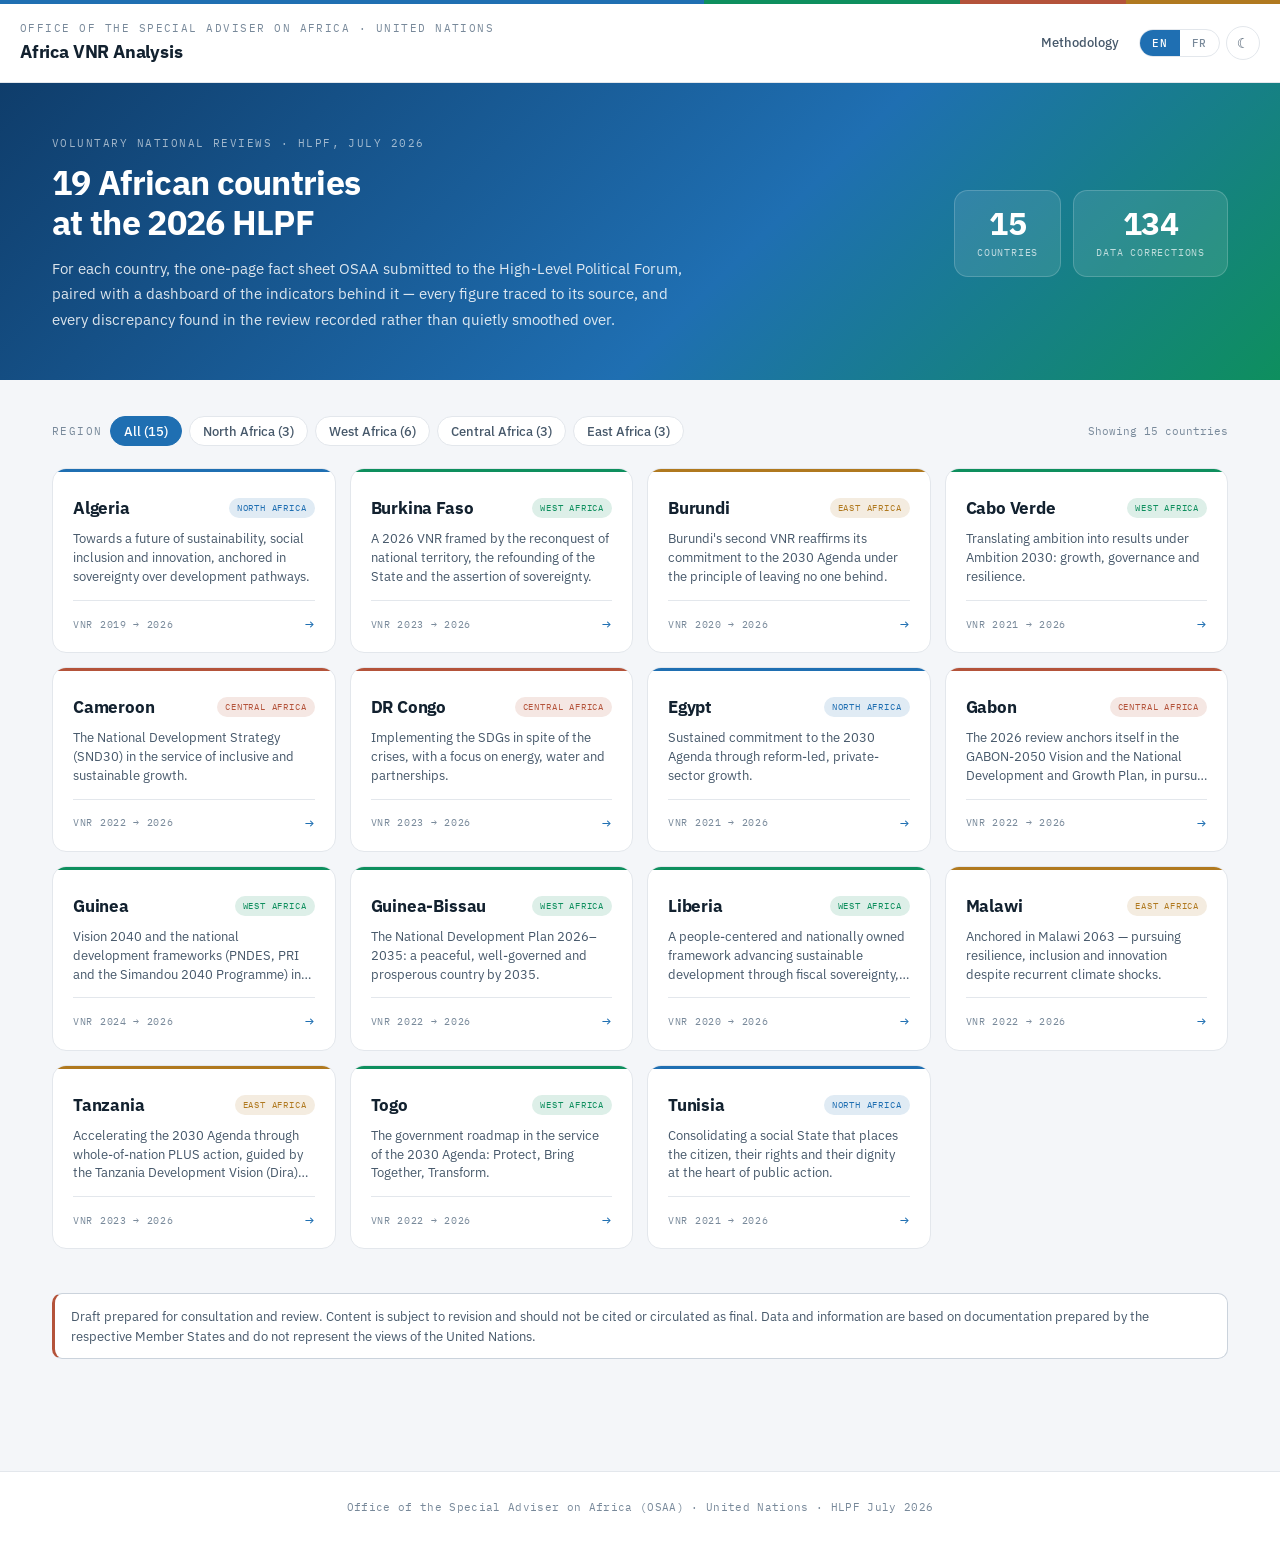
==== index.html @ 5d0c45e6 "Rebuild the Africa VNR 2026 site: bilingual, fact-checked, from a clean data layer The 19 existing d" ====
<!DOCTYPE html>
<html lang="en">
<head>
<meta charset="utf-8">
<meta name="viewport" content="width=device-width, initial-scale=1">
<title>Africa VNR Analysis 2026 · OSAA</title>
<meta name="description" content="Fact-checked bilingual analysis of the 19 African Voluntary National Reviews presented at the 2026 High-Level Political Forum.">
<link rel="preconnect" href="https://fonts.googleapis.com">
<link rel="preconnect" href="https://fonts.gstatic.com" crossorigin>
<link href="https://fonts.googleapis.com/css2?family=IBM+Plex+Mono:wght@400;500;600&family=IBM+Plex+Sans:wght@300;400;500;600;700&display=swap" rel="stylesheet">
<link rel="stylesheet" href="assets/css/site.css">
</head>
<body>

<div class="accent-bar"></div>

<header class="site">
  <div class="wrap header-inner">
    <div class="brand">
      <span class="eyebrow" data-i18n="site_sub"></span>
      <h1 data-i18n="site_title"></h1>
    </div>
    <nav class="header-nav">
      <a class="nav-btn" href="methodology.html" data-i18n="nav_method"></a>
      <div class="toggle-group" role="group" aria-label="Language">
        <button data-lang="en">EN</button>
        <button data-lang="fr">FR</button>
      </div>
      <button class="icon-btn" data-theme-toggle aria-label="Toggle theme">☾</button>
    </nav>
  </div>
</header>

<section class="hero">
  <div class="wrap hero-inner">
    <div>
      <div class="eyebrow" data-i18n="hero_label"></div>
      <h2 data-i18n="hero_title" data-i18n-html></h2>
      <p data-i18n="hero_body"></p>
    </div>
    <div class="hero-stats">
      <div class="hero-stat">
        <div class="hero-stat-num" id="stat-countries">19</div>
        <div class="hero-stat-label" data-i18n="stat_countries"></div>
      </div>
      <div class="hero-stat">
        <div class="hero-stat-num" id="stat-checks">0</div>
        <div class="hero-stat-label" data-i18n="stat_checks"></div>
      </div>
    </div>
  </div>
</section>

<main>
  <div class="wrap">
    <div class="toolbar">
      <div class="filter-row">
        <span class="eyebrow" data-i18n="filter_region"></span>
        <span id="filters" class="filter-row"></span>
      </div>
      <div class="count-label" id="count"></div>
    </div>

    <div class="country-grid" id="grid"></div>

    <div class="section">
      <div class="disclaimer" data-i18n="disclaimer"></div>
    </div>
  </div>
</main>

<footer class="site">
  <div class="wrap" data-i18n="footer"></div>
</footer>

<script src="assets/js/core.js"></script>
<script src="assets/js/manifest.js"></script>
<script src="assets/js/charts.js"></script>
<script src="assets/js/home.js"></script>
</body>
</html>
---- assets/css/site.css ----
/* ============================================================
   OSAA · Africa VNR Analysis 2026
   Palette validated with the dataviz six-checks validator:
   light on #FFFFFF and dark on #14191F both PASS lightness band,
   chroma floor, adjacent-pair CVD separation and contrast.
   ============================================================ */

:root {
  color-scheme: light;

  /* Surfaces & ink */
  --bg:            #F4F6F9;
  --surface:       #FFFFFF;
  --surface-2:     #F9FAFC;
  --line:          #E3E7EC;
  --line-strong:   #CBD3DC;
  --ink:           #12212F;
  --ink-2:         #46586A;
  --ink-muted:     #78899A;

  /* Categorical series — fixed order, never cycled */
  --s1: #1F6FB2;   /* blue   */
  --s2: #0E8F5E;   /* green  */
  --s3: #B0791F;   /* amber  */
  --s4: #B4533A;   /* clay   */
  --s5: #6B3FA8;   /* violet */

  /* Sequential (single hue, light → dark) */
  --seq-1: #D6E6F4;
  --seq-2: #A9C9E6;
  --seq-3: #7BACD7;
  --seq-4: #4C8FC8;
  --seq-5: #1F6FB2;
  --seq-6: #17568A;

  /* Status — reserved, never used as a series colour */
  --good:     #0C7A3E;
  --warning:  #B0791F;
  --critical: #B4533A;

  --grid:     #EDF0F3;
  --axis:     #CBD3DC;

  --radius: 14px;
  --shadow: 0 1px 2px rgba(18,33,47,.04), 0 8px 24px rgba(18,33,47,.05);
  --sans: 'IBM Plex Sans', system-ui, -apple-system, 'Segoe UI', sans-serif;
  --mono: 'IBM Plex Mono', ui-monospace, monospace;
}

@media (prefers-color-scheme: dark) {
  :root:where(:not([data-theme="light"])) {
    color-scheme: dark;
    --bg:          #0D1116;
    --surface:     #14191F;
    --surface-2:   #1A2028;
    --line:        #262E38;
    --line-strong: #37414D;
    --ink:         #F2F5F8;
    --ink-2:       #AEBCC9;
    --ink-muted:   #7E8D9C;

    --s1: #4F9AD9;  --s2: #199E70;  --s3: #B98520;  --s4: #D0674B;  --s5: #9585DE;

    --seq-1: #1B2C3D; --seq-2: #234866; --seq-3: #2C6490;
    --seq-4: #3A80B8; --seq-5: #4F9AD9; --seq-6: #7AB6E5;

    --good: #2FA862;  --warning: #B98520;  --critical: #D0674B;
    --grid: #212933;  --axis: #37414D;
    --shadow: 0 1px 2px rgba(0,0,0,.3), 0 8px 24px rgba(0,0,0,.25);
  }
}

:root[data-theme="dark"] {
  color-scheme: dark;
  --bg:          #0D1116;
  --surface:     #14191F;
  --surface-2:   #1A2028;
  --line:        #262E38;
  --line-strong: #37414D;
  --ink:         #F2F5F8;
  --ink-2:       #AEBCC9;
  --ink-muted:   #7E8D9C;

  --s1: #4F9AD9;  --s2: #199E70;  --s3: #B98520;  --s4: #D0674B;  --s5: #9585DE;

  --seq-1: #1B2C3D; --seq-2: #234866; --seq-3: #2C6490;
  --seq-4: #3A80B8; --seq-5: #4F9AD9; --seq-6: #7AB6E5;

  --good: #2FA862;  --warning: #B98520;  --critical: #D0674B;
  --grid: #212933;  --axis: #37414D;
  --shadow: 0 1px 2px rgba(0,0,0,.3), 0 8px 24px rgba(0,0,0,.25);
}

*, *::before, *::after { box-sizing: border-box; margin: 0; padding: 0; }

body {
  font-family: var(--sans);
  background: var(--bg);
  color: var(--ink);
  min-height: 100vh;
  -webkit-font-smoothing: antialiased;
  line-height: 1.55;
}

a { color: inherit; text-decoration: none; }
button { font-family: inherit; cursor: pointer; }
:focus-visible { outline: 2px solid var(--s1); outline-offset: 2px; border-radius: 4px; }

.wrap { max-width: 1240px; margin: 0 auto; padding: 0 32px; }
.mono { font-family: var(--mono); }

.eyebrow {
  font-family: var(--mono);
  font-size: 10.5px;
  letter-spacing: .14em;
  text-transform: uppercase;
  color: var(--ink-muted);
}

/* ── Accent bar ── */
.accent-bar {
  height: 4px;
  background: linear-gradient(90deg,
    var(--s1) 0 55%, var(--s2) 55% 75%, var(--s4) 75% 88%, var(--s3) 88% 100%);
}

/* ── Header ── */
header.site {
  background: var(--surface);
  border-bottom: 1px solid var(--line);
  position: sticky; top: 0; z-index: 50;
}
.header-inner {
  display: flex; align-items: center; justify-content: space-between;
  gap: 24px; padding: 16px 0;
}
.brand { display: flex; flex-direction: column; gap: 2px; min-width: 0; }
.brand h1 { font-size: 18px; font-weight: 700; letter-spacing: -.01em; }
.header-nav { display: flex; align-items: center; gap: 6px; flex-shrink: 0; }

.nav-btn {
  font-size: 13px; font-weight: 500; color: var(--ink-2);
  padding: 7px 13px; border-radius: 8px;
  border: 1px solid transparent; background: transparent;
  transition: background .15s, color .15s;
}
.nav-btn:hover { background: var(--bg); color: var(--ink); }
.nav-btn.primary { background: var(--s1); color: #fff; border-color: var(--s1); }
.nav-btn.primary:hover { filter: brightness(1.08); color: #fff; }

/* Language + theme toggles */
.toggle-group {
  display: inline-flex; border: 1px solid var(--line);
  border-radius: 999px; overflow: hidden; background: var(--surface);
}
.toggle-group button {
  font-family: var(--mono); font-size: 11px; font-weight: 500;
  letter-spacing: .06em; padding: 6px 12px;
  border: 0; background: transparent; color: var(--ink-muted);
  transition: background .15s, color .15s;
}
.toggle-group button:hover { color: var(--ink); }
.toggle-group button[aria-pressed="true"] { background: var(--s1); color: #fff; }

.icon-btn {
  width: 34px; height: 34px; display: grid; place-items: center;
  border: 1px solid var(--line); border-radius: 999px;
  background: var(--surface); color: var(--ink-2); font-size: 14px;
}
.icon-btn:hover { color: var(--ink); border-color: var(--line-strong); }

/* ── Hero ── */
.hero {
  background: linear-gradient(135deg, #0F3D6B 0%, #1F6FB2 58%, #0E8F5E 100%);
  color: #fff; padding: 52px 0 48px;
}
.hero-inner { display: grid; grid-template-columns: 1fr auto; gap: 48px; align-items: center; }
.hero h2 { font-size: 34px; font-weight: 700; line-height: 1.15; letter-spacing: -.02em; margin: 12px 0 14px; }
.hero p { font-size: 15px; line-height: 1.7; color: rgba(255,255,255,.85); max-width: 640px; }
.hero .eyebrow { color: rgba(255,255,255,.6); }
.hero-stats { display: flex; gap: 12px; }
.hero-stat {
  text-align: center; background: rgba(255,255,255,.1);
  border: 1px solid rgba(255,255,255,.18);
  border-radius: var(--radius); padding: 16px 22px; min-width: 104px;
}
.hero-stat-num { font-size: 32px; font-weight: 700; line-height: 1; letter-spacing: -.02em; }
.hero-stat-label {
  font-family: var(--mono); font-size: 10px; letter-spacing: .08em;
  text-transform: uppercase; color: rgba(255,255,255,.7); margin-top: 6px;
}

main { padding: 36px 0 72px; }

/* ── Toolbar / filters ── */
.toolbar {
  display: flex; align-items: center; justify-content: space-between;
  gap: 16px; margin-bottom: 22px; flex-wrap: wrap;
}
.filter-row { display: flex; align-items: center; gap: 7px; flex-wrap: wrap; }
.filter-btn {
  font-size: 12.5px; font-weight: 500; padding: 6px 13px;
  border-radius: 999px; border: 1px solid var(--line);
  background: var(--surface); color: var(--ink-2);
  transition: background .15s, color .15s, border-color .15s;
}
.filter-btn:hover { border-color: var(--s1); color: var(--ink); }
.filter-btn[aria-pressed="true"] { background: var(--s1); color: #fff; border-color: var(--s1); }
.count-label { font-family: var(--mono); font-size: 11px; color: var(--ink-muted); }

/* ── Country grid ── */
.country-grid {
  display: grid; grid-template-columns: repeat(auto-fill, minmax(258px, 1fr)); gap: 14px;
}
.country-card {
  background: var(--surface); border: 1px solid var(--line);
  border-radius: var(--radius); padding: 20px 20px 16px;
  display: flex; flex-direction: column; position: relative; overflow: hidden;
  transition: border-color .15s, box-shadow .15s, transform .12s;
}
.country-card:hover {
  border-color: var(--s1); box-shadow: var(--shadow); transform: translateY(-2px);
}
.card-stripe { position: absolute; inset: 0 0 auto 0; height: 3px; }
.card-top {
  display: flex; align-items: flex-start; justify-content: space-between;
  gap: 10px; margin: 6px 0 8px;
}
.card-name { font-size: 17px; font-weight: 700; letter-spacing: -.01em; }
.card-badge {
  font-family: var(--mono); font-size: 9px; letter-spacing: .09em;
  text-transform: uppercase; padding: 3px 8px; border-radius: 999px;
  white-space: nowrap; flex-shrink: 0; margin-top: 3px;
}
.card-tagline {
  font-size: 12.5px; line-height: 1.5; color: var(--ink-2);
  margin-bottom: 14px; display: -webkit-box; -webkit-line-clamp: 3;
  -webkit-box-orient: vertical; overflow: hidden;
}
.card-foot {
  display: flex; align-items: center; justify-content: space-between;
  margin-top: auto; padding-top: 12px; border-top: 1px solid var(--line);
  font-family: var(--mono); font-size: 10px; letter-spacing: .07em;
  color: var(--ink-muted); text-transform: uppercase;
}
.card-arrow { color: var(--s1); font-size: 15px; transition: transform .15s; }
.country-card:hover .card-arrow { transform: translateX(3px); }

/* Region accents */
.r-north   { --r: var(--s1); }
.r-west    { --r: var(--s2); }
.r-central { --r: var(--s4); }
.r-east    { --r: var(--s3); }
.r-south   { --r: var(--s5); }
.card-stripe { background: var(--r); }
/* Solid fallback first: color-mix() is unsupported before Chrome 111, and the
   presentation machine is not ours to choose. */
.card-badge  { background: var(--surface-2); color: var(--r); }
@supports (background: color-mix(in srgb, red 10%, white)) {
  .card-badge { background: color-mix(in srgb, var(--r) 14%, var(--surface)); }
}

/* ── Section scaffolding ── */
.section { margin-top: 44px; }
.section-head { margin-bottom: 18px; }
.section-head h3 {
  font-size: 21px; font-weight: 700; letter-spacing: -.01em; margin-top: 4px;
}
.section-head p { font-size: 14px; color: var(--ink-2); margin-top: 6px; max-width: 76ch; }

.card {
  background: var(--surface); border: 1px solid var(--line);
  border-radius: var(--radius); padding: 22px 24px;
}

/* ── Stat tiles ── */
.stat-grid { display: grid; grid-template-columns: repeat(auto-fit, minmax(210px, 1fr)); gap: 12px; }
/* Countries carry 3–6 headline indicators; a 3-up grid divides all of those
   evenly instead of leaving an orphan tile on the second row. */
@media (min-width: 940px) { .stat-grid { grid-template-columns: repeat(3, 1fr); } }
.stat {
  background: var(--surface); border: 1px solid var(--line);
  border-radius: var(--radius); padding: 18px 20px;
  display: flex; flex-direction: column; gap: 6px;
  border-top: 3px solid var(--sdg, var(--s1));
}
.stat-label {
  font-family: var(--mono); font-size: 10px; letter-spacing: .07em;
  text-transform: uppercase; color: var(--ink-muted);
}
.stat-value { font-size: 30px; font-weight: 700; letter-spacing: -.02em; line-height: 1.05; }
.stat-note { font-size: 12px; line-height: 1.5; color: var(--ink-2); }
.stat-src { font-family: var(--mono); font-size: 9.5px; color: var(--ink-muted); margin-top: auto; padding-top: 4px; }

/* ── Charts ── */
.chart-card { background: var(--surface); border: 1px solid var(--line); border-radius: var(--radius); padding: 22px 24px 18px; }
.chart-head { display: flex; align-items: baseline; justify-content: space-between; gap: 16px; flex-wrap: wrap; }
.chart-title { font-size: 16px; font-weight: 600; letter-spacing: -.005em; }
.chart-sdg {
  font-family: var(--mono); font-size: 9.5px; letter-spacing: .08em; text-transform: uppercase;
  padding: 3px 8px; border-radius: 999px; white-space: nowrap;
  background: var(--surface-2);
  color: var(--sdg, var(--s1));
}
@supports (background: color-mix(in srgb, red 10%, white)) {
  .chart-sdg { background: color-mix(in srgb, var(--sdg, var(--s1)) 14%, var(--surface)); }
}
.chart-legend { display: flex; gap: 16px; flex-wrap: wrap; margin: 12px 0 4px; }
.legend-item { display: flex; align-items: center; gap: 7px; font-size: 12px; color: var(--ink-2); }
.legend-swatch { width: 11px; height: 11px; border-radius: 3px; flex-shrink: 0; }
.chart-svg { width: 100%; height: auto; display: block; margin-top: 6px; overflow: visible; }
.chart-insight {
  font-size: 13.5px; line-height: 1.65; color: var(--ink-2);
  margin-top: 14px; padding-top: 14px; border-top: 1px solid var(--line);
}
.chart-src { font-family: var(--mono); font-size: 9.5px; color: var(--ink-muted); margin-top: 10px; }

.axis-label { font-family: var(--mono); font-size: 10px; fill: var(--ink-muted); }
.grid-line  { stroke: var(--grid); stroke-width: 1; }
.axis-line  { stroke: var(--axis); stroke-width: 1; }
.dot-ring   { stroke: var(--surface); stroke-width: 2; }
.val-label  { font-family: var(--sans); font-size: 11.5px; font-weight: 600; }

/* Table-view twin (every chart has one) */
.table-toggle {
  font-family: var(--mono); font-size: 10px; letter-spacing: .07em; text-transform: uppercase;
  color: var(--ink-muted); background: transparent; border: 1px solid var(--line);
  border-radius: 999px; padding: 4px 10px;
}
.table-toggle:hover { color: var(--ink); border-color: var(--line-strong); }
table.data {
  width: 100%; border-collapse: collapse; margin-top: 14px; font-size: 13px;
}
table.data th, table.data td {
  text-align: left; padding: 7px 10px; border-bottom: 1px solid var(--line);
}
table.data th {
  font-family: var(--mono); font-size: 10px; letter-spacing: .07em;
  text-transform: uppercase; color: var(--ink-muted); font-weight: 500;
}
table.data td.num { text-align: right; font-variant-numeric: tabular-nums; }
[hidden] { display: none !important; }

/* ── Factsheet: themes ── */
.theme-grid { display: grid; grid-template-columns: repeat(auto-fit, minmax(290px, 1fr)); gap: 12px; }
.theme {
  background: var(--surface); border: 1px solid var(--line);
  border-radius: var(--radius); overflow: hidden; display: flex; flex-direction: column;
}
.theme-head {
  background: var(--surface-2); border-bottom: 1px solid var(--line);
  padding: 8px 14px; font-family: var(--mono); font-size: 9px;
  letter-spacing: .09em; text-transform: uppercase; color: var(--sdg);
  font-weight: 500;
}
.theme-body { padding: 14px; display: flex; gap: 12px; align-items: flex-start; }
.sdg-chip {
  width: 34px; height: 34px; border-radius: 8px; flex-shrink: 0;
  display: grid; place-items: center; font-weight: 700; font-size: 15px;
  background: var(--sdg); color: #fff;
}
.theme-title { font-size: 15px; font-weight: 700; line-height: 1.25; margin-bottom: 5px; }
.theme-text { font-size: 12.5px; line-height: 1.6; color: var(--ink-2); }

/* ── Factsheet: continuity ── */
.continuity { display: flex; flex-direction: column; gap: 6px; }
.cont-row {
  display: grid; grid-template-columns: 1fr 118px 1fr; gap: 12px; align-items: center;
  background: var(--surface); border: 1px solid var(--line);
  border-radius: 10px; padding: 11px 16px;
}
.cont-prev { font-size: 13px; color: var(--ink-2); }
.cont-now  { font-size: 13px; font-weight: 600; text-align: right; }
.pill {
  display: inline-block; font-family: var(--mono); font-size: 8.5px;
  letter-spacing: .11em; font-weight: 600; text-transform: uppercase;
  padding: 4px 11px; border-radius: 999px; border: 1.5px solid currentColor;
  white-space: nowrap;
}
.pill.sustained { color: var(--s2); }
.pill.evolved   { color: var(--s5); }
.cont-axis {
  display: grid; grid-template-columns: 1fr 118px 1fr; gap: 12px;
  font-family: var(--mono); font-size: 12px; font-weight: 600;
  color: var(--ink-muted); margin-bottom: 8px;
}
.cont-axis span:last-child { text-align: right; }

/* ── Fact-check ledger ── */
.fc { display: flex; flex-direction: column; gap: 10px; }
.fc-item {
  background: var(--surface); border: 1px solid var(--line);
  border-left: 3px solid var(--sev); border-radius: 10px; padding: 15px 18px;
}
.fc-item[data-sev="contradiction"] { --sev: var(--critical); }
.fc-item[data-sev="mislabel"]      { --sev: var(--warning); }
.fc-item[data-sev="unverified"]    { --sev: var(--ink-muted); }
.fc-item[data-sev="corrected"]     { --sev: var(--good); }
.fc-tag {
  font-family: var(--mono); font-size: 9px; letter-spacing: .1em;
  text-transform: uppercase; color: var(--sev); font-weight: 600;
}
.fc-issue { font-size: 13.5px; font-weight: 600; margin: 6px 0 6px; line-height: 1.5; }
.fc-res   { font-size: 13px; line-height: 1.65; color: var(--ink-2); }

/* ── Country page ── */
.country-hero { background: var(--surface); border-bottom: 1px solid var(--line); padding: 30px 0 0; }
.country-hero h2 { font-size: clamp(30px, 4.4vw, 46px); font-weight: 700; letter-spacing: -.025em; line-height: 1.05; }
.country-tagline { font-size: 15.5px; line-height: 1.6; color: var(--ink-2); max-width: 68ch; margin-top: 10px; }
.country-meta { display: flex; gap: 8px; flex-wrap: wrap; margin-top: 14px; }
.meta-chip {
  font-family: var(--mono); font-size: 10px; letter-spacing: .07em;
  text-transform: uppercase; color: var(--ink-2);
  border: 1px solid var(--line); border-radius: 999px; padding: 4px 11px;
}
.sec-tabs { display: flex; gap: 4px; margin-top: 22px; border-bottom: 1px solid var(--line); }
.sec-tab {
  font-size: 13.5px; font-weight: 600; color: var(--ink-muted);
  background: transparent; border: 0; border-bottom: 2px solid transparent;
  padding: 11px 16px; margin-bottom: -1px;
}
.sec-tab:hover { color: var(--ink); }
.sec-tab[aria-selected="true"] { color: var(--s1); border-bottom-color: var(--s1); }

/* Instruments */
.inst-grid { display: grid; grid-template-columns: repeat(auto-fit, minmax(280px, 1fr)); gap: 12px; }
.inst { background: var(--surface); border: 1px solid var(--line); border-radius: var(--radius); padding: 18px 20px; }
.inst-kicker {
  font-family: var(--mono); font-size: 9.5px; letter-spacing: .09em;
  text-transform: uppercase; color: var(--s1); margin-bottom: 6px;
}
.inst-name { font-size: 15px; font-weight: 700; margin-bottom: 7px; }
.inst-text { font-size: 12.5px; line-height: 1.65; color: var(--ink-2); }
.inst-src  { font-family: var(--mono); font-size: 9.5px; color: var(--ink-muted); margin-top: 10px; }

/* Concepts bar chart */
.concept-row { display: grid; grid-template-columns: 190px 1fr 34px; gap: 12px; align-items: center; margin-bottom: 5px; }
.concept-label { font-size: 12.5px; color: var(--ink-2); text-align: right; line-height: 1.35; }
.concept-track { background: var(--surface-2); border-radius: 4px; height: 22px; overflow: hidden; }
.concept-bar { height: 100%; background: var(--s1); border-radius: 0 4px 4px 0; }
.concept-val { font-family: var(--mono); font-size: 12.5px; font-weight: 600; font-variant-numeric: tabular-nums; }

/* ── Footer ── */
footer.site {
  background: var(--surface); border-top: 1px solid var(--line);
  padding: 26px 0; margin-top: 40px;
  font-family: var(--mono); font-size: 11px; color: var(--ink-muted);
  letter-spacing: .03em; text-align: center; line-height: 1.8;
}

.disclaimer {
  background: var(--surface);
  border: 1px solid var(--line-strong);
  border-left: 3px solid var(--critical);
  border-radius: 10px; padding: 12px 16px;
  font-size: 12.5px; line-height: 1.6; color: var(--ink-2);
}

/* ── Prose (methodology) ── */
.prose { max-width: 76ch; }
.prose h4 { font-size: 16px; font-weight: 700; margin: 26px 0 8px; }
.prose p  { font-size: 14.5px; line-height: 1.75; color: var(--ink-2); margin-bottom: 12px; }
.prose ul { margin: 0 0 14px 20px; }
.prose li { font-size: 14.5px; line-height: 1.75; color: var(--ink-2); margin-bottom: 6px; }
.prose strong { color: var(--ink); font-weight: 600; }

/* ── Responsive ── */
@media (max-width: 900px) {
  .hero-inner { grid-template-columns: 1fr; gap: 28px; }
  .hero-stats { flex-wrap: wrap; }
  .cont-row, .cont-axis { grid-template-columns: 1fr; gap: 6px; }
  .cont-now { text-align: left; }
  .cont-axis span:last-child { text-align: left; }
  .concept-row { grid-template-columns: 120px 1fr 30px; }
}
@media (max-width: 620px) {
  .wrap { padding: 0 18px; }
  .header-inner { flex-wrap: wrap; }
  .sec-tabs { overflow-x: auto; }
}

@media print {
  header.site, footer.site, .sec-tabs, .toggle-group, .icon-btn, .table-toggle { display: none !important; }
  body { background: #fff; }
  .card, .chart-card, .theme, .stat { break-inside: avoid; }
}
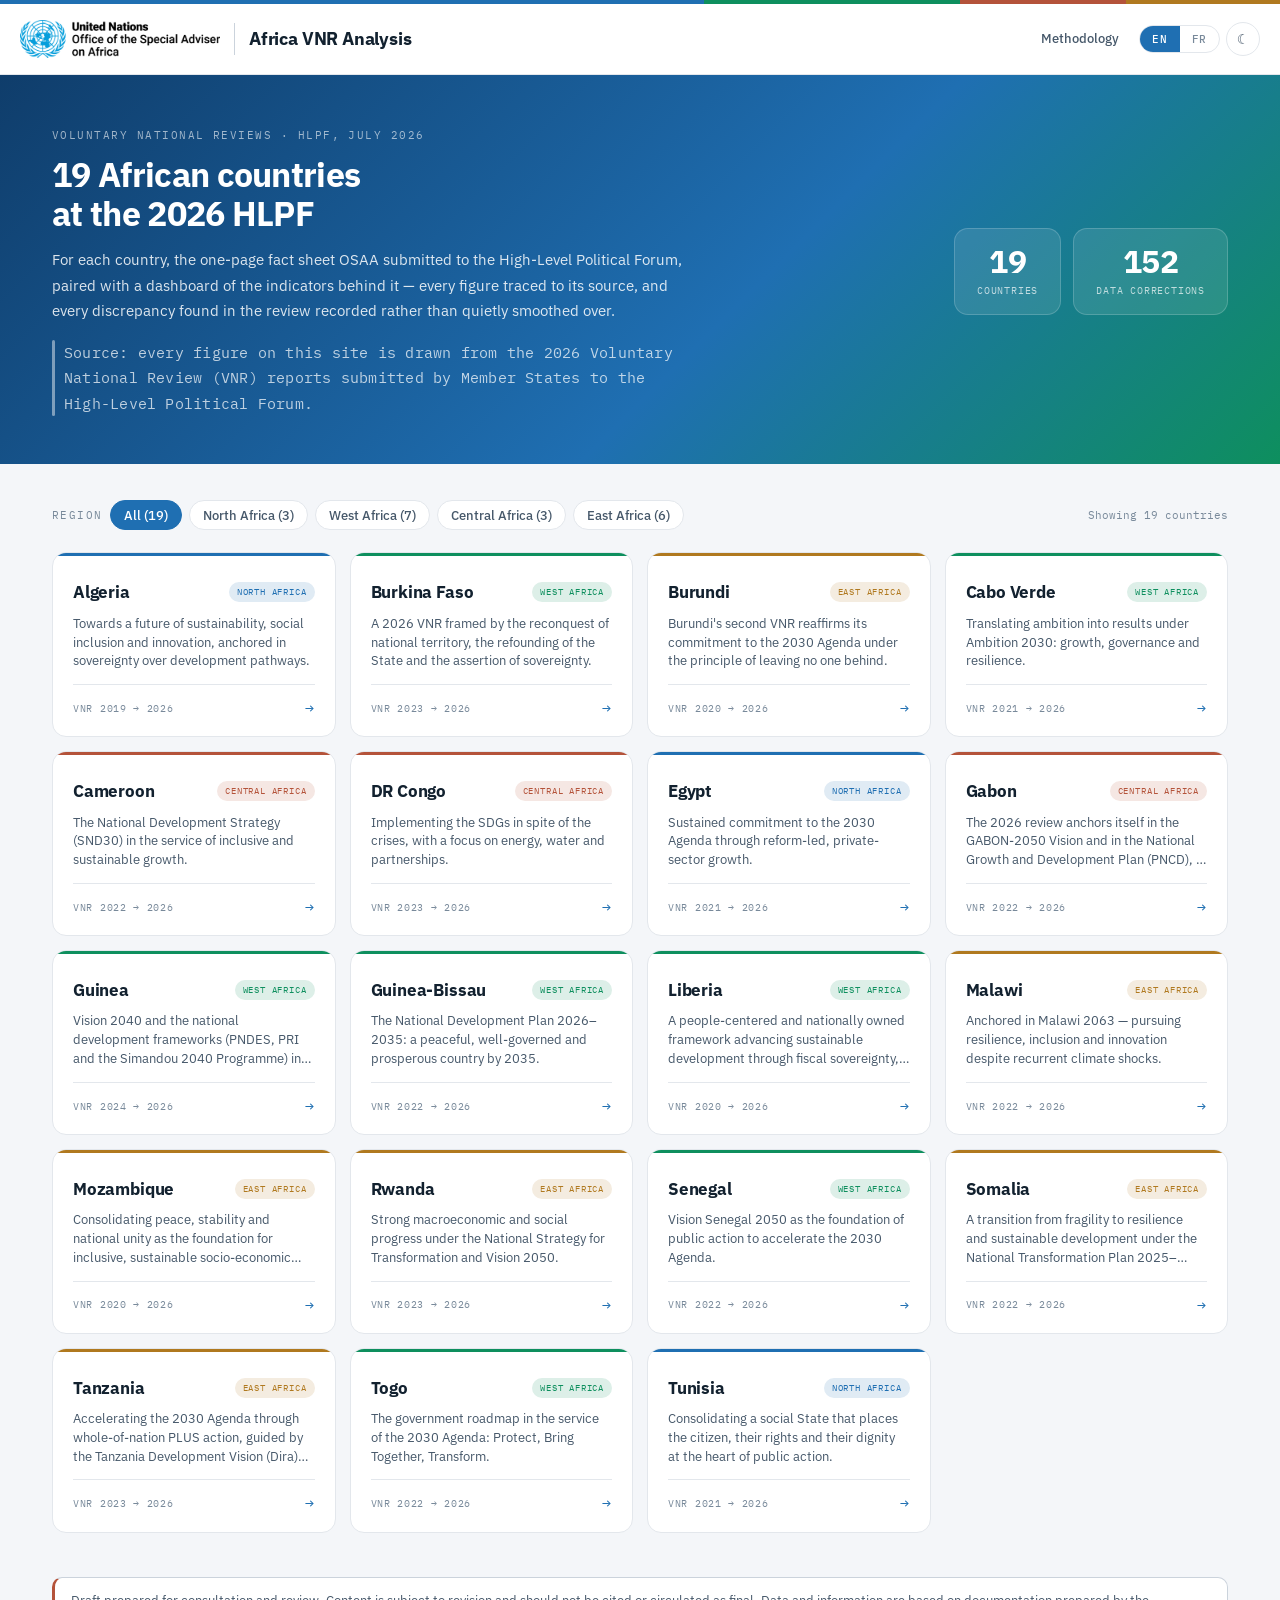
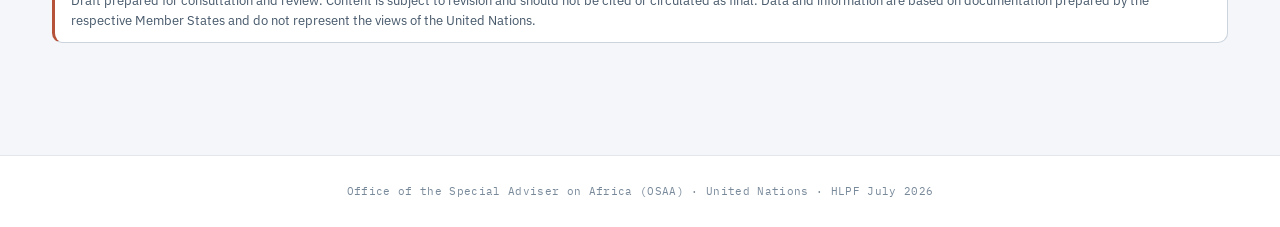
==== commit 78b37d66: "Redesign the Tanzania and Gabon fact sheets The fact sheet is the artefact OSAA submits, but it open" ====
--- a/index.html
+++ b/index.html
@@ -5,6 +5,9 @@
 <meta name="viewport" content="width=device-width, initial-scale=1">
 <title>Africa VNR Analysis 2026 · OSAA</title>
 <meta name="description" content="Fact-checked bilingual analysis of the 19 African Voluntary National Reviews presented at the 2026 High-Level Political Forum.">
+<link rel="icon" type="image/png" sizes="32x32" href="assets/img/favicon-32.png">
+<link rel="icon" type="image/png" sizes="512x512" href="assets/img/favicon-512.png">
+<link rel="apple-touch-icon" href="assets/img/apple-touch-icon.png">
 <link rel="preconnect" href="https://fonts.googleapis.com">
 <link rel="preconnect" href="https://fonts.gstatic.com" crossorigin>
 <link href="https://fonts.googleapis.com/css2?family=IBM+Plex+Mono:wght@400;500;600&family=IBM+Plex+Sans:wght@300;400;500;600;700&display=swap" rel="stylesheet">
@@ -17,7 +20,11 @@
 <header class="site">
   <div class="wrap header-inner">
     <div class="brand">
-      <span class="eyebrow" data-i18n="site_sub"></span>
+      <a class="brand-mark" href="index.html">
+        <img class="brand-logo" src="assets/img/osaa-logo.png" width="1000" height="190"
+             alt="United Nations Office of the Special Adviser on Africa" data-i18n-alt="logo_alt">
+      </a>
+      <span class="brand-rule" aria-hidden="true"></span>
       <h1 data-i18n="site_title"></h1>
     </div>
     <nav class="header-nav">
@@ -37,6 +44,7 @@
       <div class="eyebrow" data-i18n="hero_label"></div>
       <h2 data-i18n="hero_title" data-i18n-html></h2>
       <p data-i18n="hero_body"></p>
+      <p class="provenance" data-i18n="prov_home"></p>
     </div>
     <div class="hero-stats">
       <div class="hero-stat">
--- a/assets/css/site.css
+++ b/assets/css/site.css
@@ -43,6 +43,11 @@
 
   --radius: 14px;
   --shadow: 0 1px 2px rgba(18,33,47,.04), 0 8px 24px rgba(18,33,47,.05);
+
+  /* The OSAA identifier ships with black wordmark type; on dark surfaces the
+     whole lockup is knocked out to white (a UN-approved monochrome usage). */
+  --logo-filter: none;
+
   --sans: 'IBM Plex Sans', system-ui, -apple-system, 'Segoe UI', sans-serif;
   --mono: 'IBM Plex Mono', ui-monospace, monospace;
 }
@@ -67,6 +72,7 @@
     --good: #2FA862;  --warning: #B98520;  --critical: #D0674B;
     --grid: #212933;  --axis: #37414D;
     --shadow: 0 1px 2px rgba(0,0,0,.3), 0 8px 24px rgba(0,0,0,.25);
+  --logo-filter: brightness(0) invert(1);
   }
 }
 
@@ -89,6 +95,7 @@
   --good: #2FA862;  --warning: #B98520;  --critical: #D0674B;
   --grid: #212933;  --axis: #37414D;
   --shadow: 0 1px 2px rgba(0,0,0,.3), 0 8px 24px rgba(0,0,0,.25);
+  --logo-filter: brightness(0) invert(1);
 }
 
 *, *::before, *::after { box-sizing: border-box; margin: 0; padding: 0; }
@@ -134,7 +141,13 @@
   display: flex; align-items: center; justify-content: space-between;
   gap: 24px; padding: 16px 0;
 }
-.brand { display: flex; flex-direction: column; gap: 2px; min-width: 0; }
+.brand { display: flex; align-items: center; gap: 14px; min-width: 0; }
+.brand-mark { display: flex; align-items: center; flex-shrink: 0; }
+.brand-logo {
+  height: 38px; width: auto; display: block;
+  filter: var(--logo-filter);
+}
+.brand-rule { width: 1px; align-self: stretch; margin: 3px 0; background: var(--line-strong); flex-shrink: 0; }
 .brand h1 { font-size: 18px; font-weight: 700; letter-spacing: -.01em; }
 .header-nav { display: flex; align-items: center; gap: 6px; flex-shrink: 0; }
 
@@ -315,11 +328,11 @@
 }
 .chart-src { font-family: var(--mono); font-size: 9.5px; color: var(--ink-muted); margin-top: 10px; }
 
-.axis-label { font-family: var(--mono); font-size: 10px; fill: var(--ink-muted); }
+.axis-label { font-family: var(--mono); font-size: 12px; fill: var(--ink-muted); }
 .grid-line  { stroke: var(--grid); stroke-width: 1; }
 .axis-line  { stroke: var(--axis); stroke-width: 1; }
 .dot-ring   { stroke: var(--surface); stroke-width: 2; }
-.val-label  { font-family: var(--sans); font-size: 11.5px; font-weight: 600; }
+.val-label  { font-family: var(--sans); font-size: 14px; font-weight: 700; }
 
 /* Table-view twin (every chart has one) */
 .table-toggle {
@@ -341,50 +354,220 @@
 table.data td.num { text-align: right; font-variant-numeric: tabular-nums; }
 [hidden] { display: none !important; }
 
-/* ── Factsheet: themes ── */
-.theme-grid { display: grid; grid-template-columns: repeat(auto-fit, minmax(290px, 1fr)); gap: 12px; }
+/* ════════════════════════════════════════════════════════════
+   FACT SHEET
+   The fact sheet is the artefact OSAA actually submits, so it
+   leads with a finding rather than opening on a uniform grid of
+   six equal boxes. Three movements: the lede, the themes, the
+   change over time.
+   ════════════════════════════════════════════════════════════ */
+
+/* ── Lede: the finding ── */
+.fs-lede {
+  position: relative; overflow: hidden;
+  background: var(--surface);
+  border: 1px solid var(--line);
+  border-radius: 18px;
+  padding: 30px 34px 0;
+  margin-top: 8px;
+}
+/* Decorative wash keyed to the page accents. Purely ornamental: where
+   color-mix is unsupported the card is simply flat, which is fine. */
+@supports (background: color-mix(in srgb, red 10%, white)) {
+  .fs-lede::before {
+    content: ""; position: absolute; inset: 0; pointer-events: none;
+    background:
+      radial-gradient(60% 120% at 100% 0%, color-mix(in srgb, var(--s1) 13%, transparent), transparent 70%),
+      radial-gradient(50% 100% at 0% 100%, color-mix(in srgb, var(--s2) 9%, transparent), transparent 70%);
+  }
+}
+.fs-lede > * { position: relative; }
+
+.fs-statement {
+  font-size: clamp(19px, 2vw, 25px);
+  line-height: 1.5; letter-spacing: -.015em;
+  font-weight: 400; color: var(--ink);
+  max-width: 62ch; margin-top: 10px;
+}
+.fs-statement strong { font-weight: 700; }
+
+/* Signature figures — pulled by reference from the indicator list, never
+   retyped, so the fact sheet and the dashboard cannot drift apart. */
+.fs-figs {
+  display: grid; grid-template-columns: repeat(3, 1fr);
+  border-top: 1px solid var(--line); margin-top: 26px;
+}
+.fs-fig { padding: 22px 26px 24px; border-left: 1px solid var(--line); min-width: 0; }
+.fs-fig:first-child { border-left: 0; padding-left: 0; }
+.fs-fig-val {
+  font-size: clamp(32px, 3.6vw, 42px); font-weight: 700;
+  letter-spacing: -.03em; line-height: 1;
+  font-variant-numeric: tabular-nums; color: var(--ink);
+}
+/* A counter-figure is the number that complicates the headline (the
+   connection rate under the access rate). It is set apart by weight and
+   by a rule, and its label always says what it is — colour never carries
+   the meaning on its own. */
+.fs-fig[data-tone="counter"] .fs-fig-val { color: var(--s4); }
+.fs-fig-label {
+  font-family: var(--mono); font-size: 10px; letter-spacing: .07em;
+  text-transform: uppercase; color: var(--ink-muted);
+  margin-top: 10px; line-height: 1.5;
+}
+.fs-fig-rule { width: 30px; height: 3px; border-radius: 2px; background: var(--line-strong); margin-top: 14px; }
+.fs-fig[data-tone="counter"] .fs-fig-rule { background: var(--s4); }
+
+/* ── Themes ── */
+.theme-grid { display: grid; grid-template-columns: repeat(auto-fit, minmax(300px, 1fr)); gap: 14px; }
 .theme {
+  position: relative; overflow: hidden;
+  background: var(--surface);
+  border: 1px solid var(--line);
+  border-left: 4px solid var(--sdg);
+  border-radius: 14px;
+  padding: 18px 22px 20px;
+  display: flex; flex-direction: column;
+  transition: transform .18s ease, box-shadow .18s ease, border-color .18s ease;
+}
+/* The goal number as a watermark rather than a chip: it identifies the card
+   at a glance without spending a text colour that half the SDG palette cannot
+   render legibly. */
+.theme::after {
+  content: attr(data-sdg);
+  position: absolute; right: -6px; bottom: -30px;
+  font-size: 116px; font-weight: 700; line-height: 1;
+  letter-spacing: -.05em; color: var(--sdg); opacity: .08;
+  pointer-events: none; -webkit-user-select: none; user-select: none;
+  transition: opacity .18s ease, transform .18s ease;
+}
+.theme:hover { transform: translateY(-3px); box-shadow: var(--shadow); border-color: var(--line-strong); }
+.theme:hover::after { opacity: .14; transform: translateY(-4px); }
+
+.theme-head {
+  display: flex; align-items: center; gap: 7px;
+  font-family: var(--mono); font-size: 9.5px;
+  letter-spacing: .09em; text-transform: uppercase;
+  color: var(--ink-muted); font-weight: 500; margin-bottom: 9px;
+}
+.sdg-dot { width: 9px; height: 9px; border-radius: 3px; background: var(--sdg); flex-shrink: 0; }
+.theme-title { font-size: 16.5px; font-weight: 700; line-height: 1.25; margin-bottom: 7px; letter-spacing: -.01em; }
+.theme-text { font-size: 12.5px; line-height: 1.65; color: var(--ink-2); }
+
+/* Surfaced metric — the number the theme text already states, lifted out of
+   the prose so the card can be read at a glance. Not every theme has one. */
+.theme-metric {
+  display: flex; align-items: baseline; gap: 10px;
+  margin-top: auto; padding-top: 14px;
+  border-top: 1px dashed var(--line-strong);
+}
+.theme-metric > * { position: relative; }
+.theme-metric-val {
+  font-size: 25px; font-weight: 700; letter-spacing: -.02em;
+  line-height: 1; color: var(--ink); font-variant-numeric: tabular-nums;
+  white-space: nowrap;
+}
+.theme-metric-label { font-size: 11.5px; line-height: 1.4; color: var(--ink-muted); }
+.theme:not(:has(.theme-metric)) .theme-text { margin-bottom: 2px; }
+
+/* ── Continuity: a flow, not a table ── */
+.cont-axis {
+  display: grid; grid-template-columns: 1fr 176px 1fr; gap: 0;
+  margin-bottom: 10px;
+}
+.cont-axis-cell { display: flex; flex-direction: column; gap: 2px; }
+.cont-axis-cell:last-child { text-align: right; align-items: flex-end; }
+.cont-axis-year { font-family: var(--mono); font-size: 17px; font-weight: 600; color: var(--ink); letter-spacing: -.01em; }
+.cont-axis-note { font-family: var(--mono); font-size: 9.5px; letter-spacing: .09em; text-transform: uppercase; color: var(--ink-muted); }
+
+.continuity { display: flex; flex-direction: column; gap: 8px; }
+.cont-row {
+  display: grid; grid-template-columns: 1fr 176px 1fr; align-items: stretch;
   background: var(--surface); border: 1px solid var(--line);
-  border-radius: var(--radius); overflow: hidden; display: flex; flex-direction: column;
-}
-.theme-head {
-  background: var(--surface-2); border-bottom: 1px solid var(--line);
-  padding: 8px 14px; font-family: var(--mono); font-size: 9px;
-  letter-spacing: .09em; text-transform: uppercase; color: var(--sdg);
-  font-weight: 500;
-}
-.theme-body { padding: 14px; display: flex; gap: 12px; align-items: flex-start; }
-.sdg-chip {
-  width: 34px; height: 34px; border-radius: 8px; flex-shrink: 0;
-  display: grid; place-items: center; font-weight: 700; font-size: 15px;
-  background: var(--sdg); color: #fff;
-}
-.theme-title { font-size: 15px; font-weight: 700; line-height: 1.25; margin-bottom: 5px; }
-.theme-text { font-size: 12.5px; line-height: 1.6; color: var(--ink-2); }
-
-/* ── Factsheet: continuity ── */
-.continuity { display: flex; flex-direction: column; gap: 6px; }
-.cont-row {
-  display: grid; grid-template-columns: 1fr 118px 1fr; gap: 12px; align-items: center;
-  background: var(--surface); border: 1px solid var(--line);
-  border-radius: 10px; padding: 11px 16px;
-}
-.cont-prev { font-size: 13px; color: var(--ink-2); }
-.cont-now  { font-size: 13px; font-weight: 600; text-align: right; }
+  border-radius: 12px; overflow: hidden;
+  transition: border-color .18s ease, box-shadow .18s ease;
+}
+.cont-row[data-status="sustained"] { --c: var(--s2); }
+.cont-row[data-status="evolved"]   { --c: var(--s5); }
+.cont-row:hover { border-color: var(--c); box-shadow: var(--shadow); }
+
+.cont-prev {
+  display: flex; align-items: center;
+  padding: 15px 18px; background: var(--surface-2);
+  font-size: 13px; line-height: 1.5; color: var(--ink-2);
+}
+.cont-now {
+  display: flex; align-items: center; justify-content: flex-end;
+  padding: 15px 18px; text-align: right;
+  font-size: 13.5px; line-height: 1.5; font-weight: 600; color: var(--ink);
+}
+
+/* The connector carries the status twice over: in its colour AND in its line
+   form — solid for a theme the country sustained, dashed with a step for one
+   it reworked. A reader who cannot separate the two hues still reads it. */
+.cont-link { position: relative; display: grid; place-items: center; padding: 0 10px; }
+.cont-link::before {
+  content: ""; position: absolute; left: 0; right: 9px; top: 50%;
+  border-top: 2px solid var(--c);
+}
+.cont-row[data-status="evolved"] .cont-link::before { border-top-style: dashed; }
+.cont-link::after {
+  content: ""; position: absolute; right: 0; top: 50%;
+  transform: translateY(-50%);
+  border-left: 9px solid var(--c);
+  border-top: 5.5px solid transparent;
+  border-bottom: 5.5px solid transparent;
+}
 .pill {
+  position: relative; z-index: 1;
   display: inline-block; font-family: var(--mono); font-size: 8.5px;
   letter-spacing: .11em; font-weight: 600; text-transform: uppercase;
-  padding: 4px 11px; border-radius: 999px; border: 1.5px solid currentColor;
-  white-space: nowrap;
+  padding: 4px 10px; border-radius: 999px;
+  border: 1.5px solid currentColor; background: var(--surface);
+  white-space: nowrap; color: var(--c);
 }
 .pill.sustained { color: var(--s2); }
 .pill.evolved   { color: var(--s5); }
-.cont-axis {
-  display: grid; grid-template-columns: 1fr 118px 1fr; gap: 12px;
-  font-family: var(--mono); font-size: 12px; font-weight: 600;
-  color: var(--ink-muted); margin-bottom: 8px;
-}
-.cont-axis span:last-child { text-align: right; }
+
+/* ── Concepts: ranked frequency ── */
+.concept-row {
+  display: grid; grid-template-columns: 26px 200px 1fr 38px;
+  gap: 14px; align-items: center; padding: 3px 0;
+}
+.concept-rank {
+  font-family: var(--mono); font-size: 10.5px; color: var(--ink-muted);
+  text-align: right; font-variant-numeric: tabular-nums;
+}
+.concept-label { font-size: 12.5px; color: var(--ink-2); text-align: right; line-height: 1.35; }
+.concept-track { background: var(--surface-2); border-radius: 5px; height: 24px; overflow: hidden; }
+.concept-bar {
+  height: 100%; background: var(--s1);
+  border-radius: 0 5px 5px 0;
+  width: var(--w);
+  transform-origin: left center;
+  transition: transform .8s cubic-bezier(.2,.75,.3,1);
+}
+/* Grow the bar on reveal without animating `width`, which would relayout every
+   frame. The track is fixed; only the fill is transformed. */
+.reveal:not(.in) .concept-bar { transform: scaleX(0); }
+.concept-row:hover .concept-label { color: var(--ink); }
+.concept-val {
+  font-family: var(--mono); font-size: 13px; font-weight: 600;
+  font-variant-numeric: tabular-nums; color: var(--ink);
+}
+.concept-row:first-child .concept-label { color: var(--ink); font-weight: 600; }
+
+/* ── Reveal ── */
+.reveal {
+  opacity: 0; transform: translateY(12px);
+  transition: opacity .55s cubic-bezier(.2,.7,.3,1) var(--d, 0ms),
+              transform .55s cubic-bezier(.2,.7,.3,1) var(--d, 0ms);
+}
+.reveal.in { opacity: 1; transform: none; }
+@media (prefers-reduced-motion: reduce) {
+  .reveal, .reveal.in { opacity: 1; transform: none; transition: none; }
+  .concept-bar { transition: none; }
+  .reveal:not(.in) .concept-bar { transform: none; }
+}
 
 /* ── Fact-check ledger ── */
 .fc { display: flex; flex-direction: column; gap: 10px; }
@@ -433,12 +616,372 @@
 .inst-text { font-size: 12.5px; line-height: 1.65; color: var(--ink-2); }
 .inst-src  { font-family: var(--mono); font-size: 9.5px; color: var(--ink-muted); margin-top: 10px; }
 
-/* Concepts bar chart */
-.concept-row { display: grid; grid-template-columns: 190px 1fr 34px; gap: 12px; align-items: center; margin-bottom: 5px; }
-.concept-label { font-size: 12.5px; color: var(--ink-2); text-align: right; line-height: 1.35; }
-.concept-track { background: var(--surface-2); border-radius: 4px; height: 22px; overflow: hidden; }
-.concept-bar { height: 100%; background: var(--s1); border-radius: 0 4px 4px 0; }
-.concept-val { font-family: var(--mono); font-size: 12.5px; font-weight: 600; font-variant-numeric: tabular-nums; }
+/* The concept-frequency bars are defined once, in the FACT SHEET block above.
+   The earlier duplicate that lived here overrode it with a 3-column grid,
+   which wrapped the value onto its own row and crushed the bars. */
+
+/* ============================================================
+   FAQ — briefing-ready Q&A, searchable.
+
+   Colour is deliberately restrained here. The five categorical series are
+   reserved for data; the FAQ has six themes, and inventing a sixth series
+   colour to label them would spend the palette on navigation rather than on
+   evidence. Themes are told apart by type and rule instead, and the one
+   accent that remains — --s1 — is spent on the two things a reader is
+   actually hunting: the matched search term, and the figures.
+   ============================================================ */
+
+/* ── Toolbar ──
+   The site header is itself sticky at top:0, so the toolbar has to come to
+   rest BELOW it or the chips slide underneath and get clipped. faq.js measures
+   the header and publishes its height as --faq-top; the 0px fallback only ever
+   applies for the instant before that runs. */
+.faq-bar {
+  position: sticky; top: var(--faq-top, 0px); z-index: 20;
+  background: var(--bg);
+  padding: 14px 0 12px;
+  margin-bottom: 6px;
+  border-bottom: 1px solid var(--line);
+}
+.faq-bar-row { display: flex; gap: 10px; align-items: center; flex-wrap: wrap; }
+
+.faq-search {
+  position: relative; flex: 1 1 300px; min-width: 220px;
+}
+.faq-search input {
+  width: 100%; font-family: var(--sans); font-size: 13.5px; color: var(--ink);
+  background: var(--surface); border: 1px solid var(--line-strong);
+  border-radius: 10px; padding: 10px 34px 10px 34px;
+  transition: border-color .16s ease, box-shadow .16s ease;
+}
+.faq-search input::placeholder { color: var(--ink-muted); }
+.faq-search input:focus {
+  outline: none; border-color: var(--s1);
+  box-shadow: 0 0 0 3px color-mix(in srgb, var(--s1) 16%, transparent);
+}
+.faq-search-icon {
+  position: absolute; left: 11px; top: 50%; transform: translateY(-50%);
+  width: 14px; height: 14px; color: var(--ink-muted); pointer-events: none;
+}
+/* The `/` affordance, hidden the moment it stops being true. */
+.faq-slash {
+  position: absolute; right: 9px; top: 50%; transform: translateY(-50%);
+  font-family: var(--mono); font-size: 10px; color: var(--ink-muted);
+  border: 1px solid var(--line-strong); border-radius: 5px;
+  padding: 2px 6px; pointer-events: none;
+  background: var(--surface-2);
+}
+.faq-search input:focus ~ .faq-slash,
+.faq-search input:not(:placeholder-shown) ~ .faq-slash { display: none; }
+
+.faq-x {
+  position: absolute; right: 8px; top: 50%; transform: translateY(-50%);
+  display: none; border: 0; background: transparent; cursor: pointer;
+  color: var(--ink-muted); font-size: 15px; line-height: 1;
+  padding: 4px 6px; border-radius: 6px;
+}
+.faq-x:hover { color: var(--ink); background: var(--surface-2); }
+.faq-search input:not(:placeholder-shown) ~ .faq-x { display: block; }
+
+.faq-tools { display: flex; gap: 6px; align-items: center; margin-left: auto; }
+.faq-btn {
+  font-family: var(--sans); font-size: 12px; font-weight: 600;
+  color: var(--ink-2); background: var(--surface);
+  border: 1px solid var(--line-strong); border-radius: 8px;
+  padding: 8px 12px; cursor: pointer; white-space: nowrap;
+  transition: color .16s ease, border-color .16s ease, background .16s ease;
+}
+.faq-btn:hover { color: var(--ink); border-color: var(--ink-muted); }
+
+/* ── Theme chips ── */
+.faq-chips { display: flex; gap: 6px; flex-wrap: wrap; margin-top: 10px; }
+.faq-chip {
+  display: inline-flex; align-items: center; gap: 7px;
+  font-family: var(--sans); font-size: 12px; font-weight: 500;
+  color: var(--ink-2); background: var(--surface);
+  border: 1px solid var(--line); border-radius: 999px;
+  padding: 6px 12px; cursor: pointer;
+  transition: color .16s ease, border-color .16s ease, background .16s ease;
+}
+.faq-chip:hover { color: var(--ink); border-color: var(--line-strong); }
+.faq-chip-n {
+  font-family: var(--mono); font-size: 10px; font-variant-numeric: tabular-nums;
+  color: var(--ink-muted); background: var(--surface-2);
+  border-radius: 999px; padding: 1px 6px;
+}
+.faq-chip[aria-pressed="true"] {
+  color: #fff; background: var(--s1); border-color: var(--s1);
+}
+.faq-chip[aria-pressed="true"] .faq-chip-n {
+  color: #fff; background: rgba(255, 255, 255, .22);
+}
+/* A chip with nothing left behind it is still shown — a count of 0 is a
+   finding, not a reason to hide the filter and make the row jump. */
+.faq-chip[data-empty="true"] { opacity: .4; }
+
+.faq-count {
+  font-family: var(--mono); font-size: 11px; color: var(--ink-muted);
+  margin-top: 10px; letter-spacing: .02em;
+}
+.faq-count b { color: var(--ink); font-weight: 600; }
+
+/* ── Theme group heading ── */
+.faq-group { margin-top: 26px; }
+.faq-group-head {
+  display: flex; align-items: baseline; gap: 10px;
+  padding-bottom: 8px; margin-bottom: 10px;
+  border-bottom: 1px solid var(--line);
+}
+.faq-group-title {
+  font-size: 13px; font-weight: 700; color: var(--ink);
+  letter-spacing: -.005em;
+}
+.faq-group-n {
+  font-family: var(--mono); font-size: 10px; color: var(--ink-muted);
+  letter-spacing: .06em;
+}
+
+/* ── Entry ── */
+.faq-list { display: flex; flex-direction: column; gap: 8px; }
+.faq-item {
+  background: var(--surface);
+  border: 1px solid var(--line);
+  border-radius: 12px;
+  overflow: hidden;
+  transition: border-color .18s ease, box-shadow .18s ease;
+}
+.faq-item:hover { border-color: var(--line-strong); }
+.faq-item[data-open="1"] {
+  border-color: var(--line-strong);
+  box-shadow: var(--shadow);
+}
+
+.faq-q {
+  display: grid; grid-template-columns: auto 1fr auto;
+  align-items: center; gap: 13px;
+  width: 100%; text-align: left; cursor: pointer;
+  background: transparent; border: 0;
+  padding: 15px 17px;
+  font-family: var(--sans);
+}
+.faq-q:focus-visible {
+  outline: 2px solid var(--s1); outline-offset: -2px; border-radius: 12px;
+}
+.faq-id {
+  font-family: var(--mono); font-size: 10px; font-weight: 600;
+  color: var(--ink-muted); background: var(--surface-2);
+  border: 1px solid var(--line); border-radius: 6px;
+  padding: 4px 7px; letter-spacing: .03em; white-space: nowrap;
+}
+.faq-item[data-open="1"] .faq-id {
+  color: #fff; background: var(--s1); border-color: var(--s1);
+}
+.faq-q-text {
+  font-size: 14.5px; font-weight: 600; line-height: 1.45;
+  color: var(--ink); letter-spacing: -.005em;
+}
+.faq-caret {
+  width: 11px; height: 11px; flex-shrink: 0;
+  border-right: 1.8px solid var(--ink-muted);
+  border-bottom: 1.8px solid var(--ink-muted);
+  transform: rotate(45deg) translate(-2px, -2px);
+  transition: transform .22s cubic-bezier(.4, 0, .2, 1);
+}
+.faq-item[data-open="1"] .faq-caret {
+  transform: rotate(225deg) translate(-2px, -2px);
+  border-color: var(--s1);
+}
+
+/* The grid-rows 0fr → 1fr trick animates to the content's true height without
+   measuring it in JS, so a long answer and a short one both open correctly. */
+.faq-body {
+  display: grid; grid-template-rows: 0fr;
+  transition: grid-template-rows .26s cubic-bezier(.4, 0, .2, 1);
+}
+.faq-item[data-open="1"] .faq-body { grid-template-rows: 1fr; }
+.faq-body-inner { overflow: hidden; }
+.faq-body-pad { padding: 2px 17px 17px; }
+
+/* ── Answer blocks ── */
+.faq-block + .faq-block { margin-top: 15px; }
+.faq-label {
+  font-family: var(--mono); font-size: 9.5px; font-weight: 500;
+  letter-spacing: .09em; text-transform: uppercase;
+  color: var(--ink-muted); margin-bottom: 6px;
+}
+/* The suggested answer is the thing a drafter lifts, so it gets the weight. */
+.faq-answer {
+  font-size: 14px; line-height: 1.7; color: var(--ink);
+  border-left: 3px solid var(--s1);
+  background: var(--surface-2);
+  border-radius: 0 8px 8px 0;
+  padding: 12px 15px;
+}
+.faq-evidence { font-size: 13px; line-height: 1.75; color: var(--ink-2); }
+
+.faq-policy { list-style: none; display: flex; flex-direction: column; gap: 5px; }
+.faq-policy li {
+  position: relative; padding-left: 17px;
+  font-size: 13px; line-height: 1.65; color: var(--ink-2);
+}
+.faq-policy li::before {
+  content: ""; position: absolute; left: 0; top: .58em;
+  width: 5px; height: 5px; border-radius: 1.5px;
+  background: var(--s2);
+}
+.faq-policy-prose { font-size: 13px; line-height: 1.75; color: var(--ink-2); }
+
+/* A figure, lifted out of the prose. This is the whole reason the evidence
+   block is readable at a glance in a room. --seq-1 is the lightest step of the
+   sequential ramp and is defined in both themes, so the flat fallback still
+   reads as a tinted pill rather than disappearing. */
+.fig {
+  font-family: var(--mono); font-size: .93em; font-weight: 600;
+  font-variant-numeric: tabular-nums;
+  color: var(--ink);
+  background: var(--seq-1);
+  border-radius: 4px; padding: 1px 4px;
+  white-space: nowrap;
+}
+/* Set by faq.js when the figure is followed immediately by punctuation, so the
+   full stop sits against the number instead of drifting away from it. */
+.fig-tight { margin-right: -3px; }
+@supports (background: color-mix(in srgb, red 10%, white)) {
+  .fig { background: color-mix(in srgb, var(--s1) 12%, transparent); }
+}
+
+/* ── Footer of an entry: sources + basis + copy ── */
+.faq-foot {
+  display: flex; align-items: center; gap: 8px; flex-wrap: wrap;
+  margin-top: 15px; padding-top: 12px;
+  border-top: 1px dashed var(--line-strong);
+}
+.faq-foot-label {
+  font-family: var(--mono); font-size: 9.5px; letter-spacing: .09em;
+  text-transform: uppercase; color: var(--ink-muted);
+}
+.faq-ref {
+  font-family: var(--mono); font-size: 10px; font-weight: 600;
+  color: var(--s1); background: var(--surface-2);
+  border: 1px solid var(--line-strong);
+  border-radius: 6px; padding: 3px 7px; cursor: pointer;
+  transition: background .16s ease, border-color .16s ease;
+}
+.faq-ref:hover { border-color: var(--s1); }
+
+.faq-basis {
+  font-family: var(--mono); font-size: 9.5px; font-weight: 500;
+  letter-spacing: .05em; text-transform: uppercase;
+  border-radius: 999px; padding: 3px 9px;
+  border: 1px solid var(--line-strong); color: var(--ink-muted);
+}
+/* Direct evidence is quantified in the report; synthesis is OSAA's own
+   construction. A reader briefing a minister needs to know which is which.
+   The border and text colour carry that on their own; the tints below are an
+   enhancement, so nothing is lost where color-mix() is unsupported. */
+.faq-basis[data-basis="direct"]    { color: var(--good);    border-color: var(--good); }
+.faq-basis[data-basis="synthesis"] { color: var(--warning); border-color: var(--warning); }
+
+@supports (background: color-mix(in srgb, red 10%, white)) {
+  .faq-ref {
+    background: color-mix(in srgb, var(--s1) 9%, transparent);
+    border-color: color-mix(in srgb, var(--s1) 28%, transparent);
+  }
+  .faq-ref:hover { background: color-mix(in srgb, var(--s1) 20%, transparent); }
+  .faq-basis[data-basis="direct"] {
+    border-color: color-mix(in srgb, var(--good) 40%, transparent);
+    background: color-mix(in srgb, var(--good) 8%, transparent);
+  }
+  .faq-basis[data-basis="synthesis"] {
+    border-color: color-mix(in srgb, var(--warning) 40%, transparent);
+    background: color-mix(in srgb, var(--warning) 8%, transparent);
+  }
+}
+
+.faq-copy {
+  margin-left: auto;
+  display: inline-flex; align-items: center; gap: 5px;
+  font-family: var(--sans); font-size: 11.5px; font-weight: 600;
+  color: var(--ink-2); background: var(--surface);
+  border: 1px solid var(--line-strong); border-radius: 7px;
+  padding: 5px 10px; cursor: pointer;
+  transition: color .16s ease, border-color .16s ease;
+}
+.faq-copy:hover { color: var(--ink); border-color: var(--ink-muted); }
+.faq-copy[data-done="1"] { color: var(--good); border-color: var(--good); }
+
+/* ── Search hit ── */
+mark.faq-hit {
+  background: var(--seq-2);
+  color: var(--ink); border-radius: 3px; padding: 0 1px;
+}
+@supports (background: color-mix(in srgb, red 10%, white)) {
+  mark.faq-hit { background: color-mix(in srgb, var(--s3) 34%, transparent); }
+}
+
+/* ── Empty state ── */
+.faq-empty {
+  text-align: center; padding: 54px 24px;
+  background: var(--surface); border: 1px dashed var(--line-strong);
+  border-radius: 12px;
+}
+.faq-empty-title { font-size: 15px; font-weight: 600; color: var(--ink); margin-bottom: 6px; }
+.faq-empty-hint { font-size: 13px; color: var(--ink-muted); margin-bottom: 16px; }
+
+/* ── Reference index ── */
+.faq-refs { margin-top: 34px; }
+.faq-ref-row {
+  display: grid; grid-template-columns: 92px 1fr 150px;
+  gap: 14px; align-items: start;
+  background: var(--surface); border: 1px solid var(--line);
+  border-radius: 10px; padding: 13px 15px;
+  transition: border-color .2s ease, background .2s ease;
+}
+.faq-ref-row + .faq-ref-row { margin-top: 6px; }
+/* Clicking a source chip in an answer jumps here and flags the row, so the
+   citation resolves without the reader losing their place. */
+.faq-ref-row[data-flash="1"] {
+  border-color: var(--s1);
+  background: var(--surface-2);
+}
+@supports (background: color-mix(in srgb, red 10%, white)) {
+  .faq-ref-row[data-flash="1"] { background: color-mix(in srgb, var(--s1) 7%, var(--surface)); }
+}
+.faq-ref-id {
+  font-family: var(--mono); font-size: 10.5px; font-weight: 600;
+  color: var(--s1); padding-top: 1px;
+}
+.faq-ref-section { font-size: 13px; font-weight: 600; color: var(--ink); margin-bottom: 3px; }
+.faq-ref-covers { font-size: 12px; line-height: 1.6; color: var(--ink-2); }
+.faq-ref-doc { font-family: var(--mono); font-size: 9.5px; color: var(--ink-muted); margin-top: 6px; }
+.faq-ref-pages { display: flex; flex-direction: column; gap: 3px; }
+.faq-ref-page {
+  font-family: var(--mono); font-size: 10px; color: var(--ink-muted);
+  display: flex; justify-content: space-between; gap: 8px;
+}
+.faq-ref-page b { color: var(--ink-2); font-weight: 600; font-variant-numeric: tabular-nums; }
+
+@media (prefers-reduced-motion: reduce) {
+  .faq-body, .faq-caret, .faq-item, .faq-chip, .faq-btn { transition: none; }
+}
+
+/* ── Provenance ──
+   Where the numbers came from. Stated on the page, not buried in the
+   methodology: a reader about to quote a figure at the HLPF needs to know it
+   is the Member State's own submission. */
+.provenance {
+  display: flex; align-items: stretch; gap: 9px;
+  margin-top: 16px; max-width: 92ch;
+  font-family: var(--mono); font-size: 10.5px; line-height: 1.65;
+  letter-spacing: .015em; color: var(--ink-muted);
+}
+.provenance::before {
+  content: ""; width: 3px; border-radius: 2px;
+  background: var(--s2); flex-shrink: 0;
+}
+/* On the hero's photographic gradient the muted ink disappears. */
+.hero .provenance { color: rgba(255, 255, 255, .72); }
+.hero .provenance::before { background: rgba(255, 255, 255, .45); }
 
 /* ── Footer ── */
 footer.site {
@@ -468,19 +1011,238 @@
 @media (max-width: 900px) {
   .hero-inner { grid-template-columns: 1fr; gap: 28px; }
   .hero-stats { flex-wrap: wrap; }
-  .cont-row, .cont-axis { grid-template-columns: 1fr; gap: 6px; }
-  .cont-now { text-align: left; }
-  .cont-axis span:last-child { text-align: left; }
-  .concept-row { grid-template-columns: 120px 1fr 30px; }
+
+  /* The continuity flow turns vertical: prev on top, the connector rotated to
+     point down, now beneath. The status still reads in colour AND line form. */
+  .cont-axis { display: none; }
+  .cont-row { grid-template-columns: 1fr; }
+  .cont-now { justify-content: flex-start; text-align: left; }
+  .cont-link { padding: 12px 18px; justify-items: start; }
+  .cont-link::before { left: 27px; right: auto; top: 0; bottom: 0; width: 0; border-top: 0; border-left: 2px solid var(--c); }
+  .cont-row[data-status="evolved"] .cont-link::before { border-left-style: dashed; }
+  .cont-link::after {
+    left: 22px; right: auto; top: auto; bottom: -1px; transform: none;
+    border-left: 5.5px solid transparent; border-right: 5.5px solid transparent;
+    border-top: 9px solid var(--c); border-bottom: 0;
+  }
+  .cont-link .pill { margin-left: 46px; }
+
+  .fs-figs { grid-template-columns: 1fr; }
+  .fs-fig { border-left: 0; border-top: 1px solid var(--line); padding: 18px 0 16px; }
+  .fs-fig:first-child { border-top: 0; }
+  .fs-lede { padding: 26px 24px 0; }
+  .concept-row { grid-template-columns: 22px 120px 1fr 32px; gap: 10px; }
 }
 @media (max-width: 620px) {
   .wrap { padding: 0 18px; }
   .header-inner { flex-wrap: wrap; }
+
+  /* Narrow screens: the identifier keeps the top line to itself and the site
+     title drops beneath it, so neither gets squeezed. */
+  .brand { flex-wrap: wrap; gap: 6px 12px; }
+  .brand-logo { height: 30px; }
+  .brand-rule { display: none; }
+  .brand h1 { font-size: 15px; flex-basis: 100%; }
+
   .sec-tabs { overflow-x: auto; }
+  .concept-row { grid-template-columns: 1fr; gap: 3px; padding: 7px 0; }
+  .concept-label, .concept-rank { text-align: left; }
+  .concept-rank { display: none; }
+
+  .faq-tools { margin-left: 0; width: 100%; }
+  .faq-btn { flex: 1; }
+  .faq-q { padding: 13px 14px; gap: 10px; }
+  .faq-q-text { font-size: 13.5px; }
+  .faq-body-pad { padding: 2px 14px 14px; }
+  .faq-copy { margin-left: 0; }
+  .faq-ref-row { grid-template-columns: 1fr; gap: 8px; }
+  .faq-ref-pages { flex-direction: row; gap: 14px; }
 }
 
 @media print {
   header.site, footer.site, .sec-tabs, .toggle-group, .icon-btn, .table-toggle { display: none !important; }
   body { background: #fff; }
   .card, .chart-card, .theme, .stat { break-inside: avoid; }
-}
+
+  /* A printed FAQ is a briefing pack: every answer open, no controls, and no
+     entry split across a page break. */
+  .faq-bar, .faq-copy, .faq-caret, .faq-count { display: none !important; }
+  .faq-body { grid-template-rows: 1fr !important; }
+  .faq-body-inner { overflow: visible !important; }
+  .faq-item, .faq-ref-row, .faq-group-head { break-inside: avoid; }
+  .faq-item { border-color: #ccc; box-shadow: none; }
+}
+
+/* ============================================================
+   RICH DASHBOARD — the 7-tab structure, rebuilt larger.
+   The previous pass shrank these panels to a fraction of their
+   original size; everything here is sized to be read from a
+   projector at the back of a room.
+   ============================================================ */
+
+.dash-tabs {
+  display: flex; gap: 2px; flex-wrap: wrap;
+  border-bottom: 1px solid var(--line); margin-bottom: 24px;
+}
+.dash-tab {
+  font-size: 13.5px; font-weight: 600; color: var(--ink-muted);
+  background: transparent; border: 0; border-bottom: 2px solid transparent;
+  padding: 12px 16px; margin-bottom: -1px; white-space: nowrap;
+  transition: color .15s;
+}
+.dash-tab:hover { color: var(--ink); }
+.dash-tab[aria-selected="true"] { color: var(--s1); border-bottom-color: var(--s1); }
+
+.dash-intro {
+  font-size: 14.5px; line-height: 1.7; color: var(--ink-2);
+  max-width: 84ch; margin-bottom: 22px;
+}
+.block { margin-bottom: 22px; }
+
+/* ── Metric tiles ── */
+.metric-tiles {
+  display: grid; grid-template-columns: repeat(auto-fit, minmax(190px, 1fr));
+  gap: 12px; margin-bottom: 16px;
+}
+.metric-tile {
+  text-align: left; background: var(--surface);
+  border: 1px solid var(--line); border-top: 3px solid var(--sdg, var(--s1));
+  border-radius: var(--radius); padding: 16px 18px;
+  display: flex; flex-direction: column; gap: 5px;
+  transition: border-color .15s, box-shadow .15s, transform .12s;
+}
+.metric-tile:hover { box-shadow: var(--shadow); transform: translateY(-2px); }
+.metric-tile[aria-pressed="true"] {
+  border-color: var(--sdg, var(--s1));
+  box-shadow: 0 0 0 2px color-mix(in srgb, var(--sdg, var(--s1)) 22%, transparent), var(--shadow);
+}
+@supports not (background: color-mix(in srgb, red 10%, white)) {
+  .metric-tile[aria-pressed="true"] { border-color: var(--sdg, var(--s1)); border-width: 2px; }
+}
+.metric-label {
+  font-family: var(--mono); font-size: 9.5px; letter-spacing: .08em;
+  text-transform: uppercase; color: var(--ink-muted); line-height: 1.35;
+}
+.metric-value {
+  font-size: 32px; font-weight: 700; letter-spacing: -.025em;
+  line-height: 1.02; color: var(--sdg, var(--s1));
+}
+.metric-sub { font-size: 11.5px; line-height: 1.45; color: var(--ink-2); }
+
+.metric-panels .metric-panel { animation: rise .3s ease both; }
+@keyframes rise { from { opacity: 0; transform: translateY(8px); } to { opacity: 1; transform: none; } }
+
+/* ── Goal rail ── */
+.goal-rail { display: flex; gap: 8px; flex-wrap: wrap; margin-bottom: 16px; }
+.goal-btn {
+  display: flex; align-items: center; gap: 9px;
+  background: var(--surface); border: 1px solid var(--line);
+  border-radius: 999px; padding: 7px 15px 7px 7px;
+  transition: border-color .15s, box-shadow .15s;
+}
+.goal-btn:hover { border-color: var(--sdg); }
+.goal-btn[aria-pressed="true"] { border-color: var(--sdg); box-shadow: 0 0 0 2px var(--sdg) inset; }
+.goal-num {
+  width: 26px; height: 26px; border-radius: 50%; flex-shrink: 0;
+  display: grid; place-items: center; font-size: 13px; font-weight: 700;
+  background: var(--sdg); color: #fff;
+}
+.goal-name { font-size: 12.5px; font-weight: 500; color: var(--ink-2); }
+.goal-btn[aria-pressed="true"] .goal-name { color: var(--ink); font-weight: 600; }
+
+.goal-panel {
+  background: var(--surface); border: 1px solid var(--line);
+  border-top: 3px solid var(--sdg); border-radius: var(--radius);
+  padding: 24px 26px; animation: rise .3s ease both;
+}
+.goal-head { display: flex; gap: 14px; align-items: flex-start; margin-bottom: 18px; }
+.goal-title { font-size: 17px; font-weight: 700; letter-spacing: -.01em; }
+.goal-headline { font-size: 14px; color: var(--ink-2); margin-top: 4px; line-height: 1.55; }
+.sdg-chip {
+  width: 40px; height: 40px; border-radius: 10px; flex-shrink: 0;
+  display: grid; place-items: center; font-weight: 700; font-size: 17px;
+  background: var(--sdg); color: #fff;
+}
+.gstat-row {
+  display: grid; grid-template-columns: repeat(auto-fit, minmax(140px, 1fr));
+  gap: 12px; margin-bottom: 18px;
+}
+.gstat {
+  background: var(--surface-2); border: 1px solid var(--line);
+  border-radius: 10px; padding: 13px 15px;
+}
+.gstat-value { font-size: 26px; font-weight: 700; letter-spacing: -.02em; color: var(--sdg); line-height: 1.05; }
+.gstat-label {
+  font-family: var(--mono); font-size: 9.5px; letter-spacing: .07em;
+  text-transform: uppercase; color: var(--ink-muted); margin-top: 5px; line-height: 1.4;
+}
+.goal-split { display: grid; grid-template-columns: 1fr 1fr; gap: 14px; margin-top: 6px; }
+.goal-col { border-radius: 10px; padding: 15px 17px; border: 1px solid var(--line); }
+.goal-col.good { border-left: 3px solid var(--good); }
+.goal-col.warn { border-left: 3px solid var(--warning); }
+.goal-col-label {
+  font-family: var(--mono); font-size: 9.5px; letter-spacing: .1em;
+  text-transform: uppercase; font-weight: 600; margin-bottom: 7px;
+}
+.goal-col.good .goal-col-label { color: var(--good); }
+.goal-col.warn .goal-col-label { color: var(--warning); }
+.goal-col p { font-size: 13px; line-height: 1.65; color: var(--ink-2); }
+
+/* ── Triptych (Gabon: Contraste / Enjeu / Accélérateur) ── */
+.tript {
+  background: var(--surface); border: 1px solid var(--line);
+  border-top: 3px solid var(--sdg); border-radius: var(--radius);
+  padding: 24px 26px; margin-bottom: 14px;
+}
+.tript-head { display: flex; gap: 14px; align-items: flex-start; margin-bottom: 18px; }
+.tript-title { font-size: 17px; font-weight: 700; letter-spacing: -.01em; }
+.tript-headline { font-size: 14px; color: var(--ink-2); margin-top: 4px; line-height: 1.55; }
+.tript-grid { display: grid; grid-template-columns: repeat(3, 1fr); gap: 14px; }
+.tript-col { border-radius: 10px; padding: 16px 18px; border: 1px solid var(--line); background: var(--surface-2); }
+.tript-col p { font-size: 13px; line-height: 1.68; color: var(--ink-2); }
+.tript-label {
+  font-family: var(--mono); font-size: 9.5px; letter-spacing: .1em;
+  text-transform: uppercase; font-weight: 600; margin-bottom: 8px;
+}
+.t-contrast { border-left: 3px solid var(--s1); }
+.t-contrast .tript-label { color: var(--s1); }
+.t-stake { border-left: 3px solid var(--critical); }
+.t-stake .tript-label { color: var(--critical); }
+.t-accel { border-left: 3px solid var(--good); }
+.t-accel .tript-label { color: var(--good); }
+
+/* ── Narrative cards ── */
+.card-grid { display: grid; grid-template-columns: repeat(auto-fit, minmax(300px, 1fr)); gap: 13px; }
+.ncard {
+  background: var(--surface); border: 1px solid var(--line);
+  border-radius: var(--radius); padding: 19px 21px;
+  display: flex; flex-direction: column;
+}
+.ncard-kicker {
+  font-family: var(--mono); font-size: 9.5px; letter-spacing: .09em;
+  text-transform: uppercase; color: var(--s1); margin-bottom: 6px;
+}
+.ncard-title { font-size: 15.5px; font-weight: 700; margin-bottom: 10px; letter-spacing: -.005em; }
+.ncard-text { font-size: 12.8px; line-height: 1.68; color: var(--ink-2); }
+.cstat-row { display: flex; gap: 16px; flex-wrap: wrap; margin-bottom: 11px; }
+.cstat { display: flex; flex-direction: column; }
+.cstat-v { font-size: 20px; font-weight: 700; color: var(--s1); letter-spacing: -.02em; line-height: 1.1; }
+.cstat-l {
+  font-family: var(--mono); font-size: 9px; letter-spacing: .06em;
+  text-transform: uppercase; color: var(--ink-muted); margin-top: 3px;
+}
+
+/* ── Indicator table ── */
+table.data.ind td { font-size: 13px; vertical-align: middle; }
+table.data.ind td .yr { font-family: var(--mono); font-size: 10px; color: var(--ink-muted); }
+.trend { font-size: 10px; margin-right: 5px; }
+.trend.up { color: var(--good); }
+.trend.down { color: var(--critical); }
+.trend.flat { color: var(--ink-muted); }
+
+.prose-card .prose-body { font-size: 14px; line-height: 1.75; color: var(--ink-2); }
+.prose-card .prose-body p { margin-bottom: 10px; }
+
+@media (max-width: 900px) {
+  .goal-split, .tript-grid { grid-template-columns: 1fr; }
+}
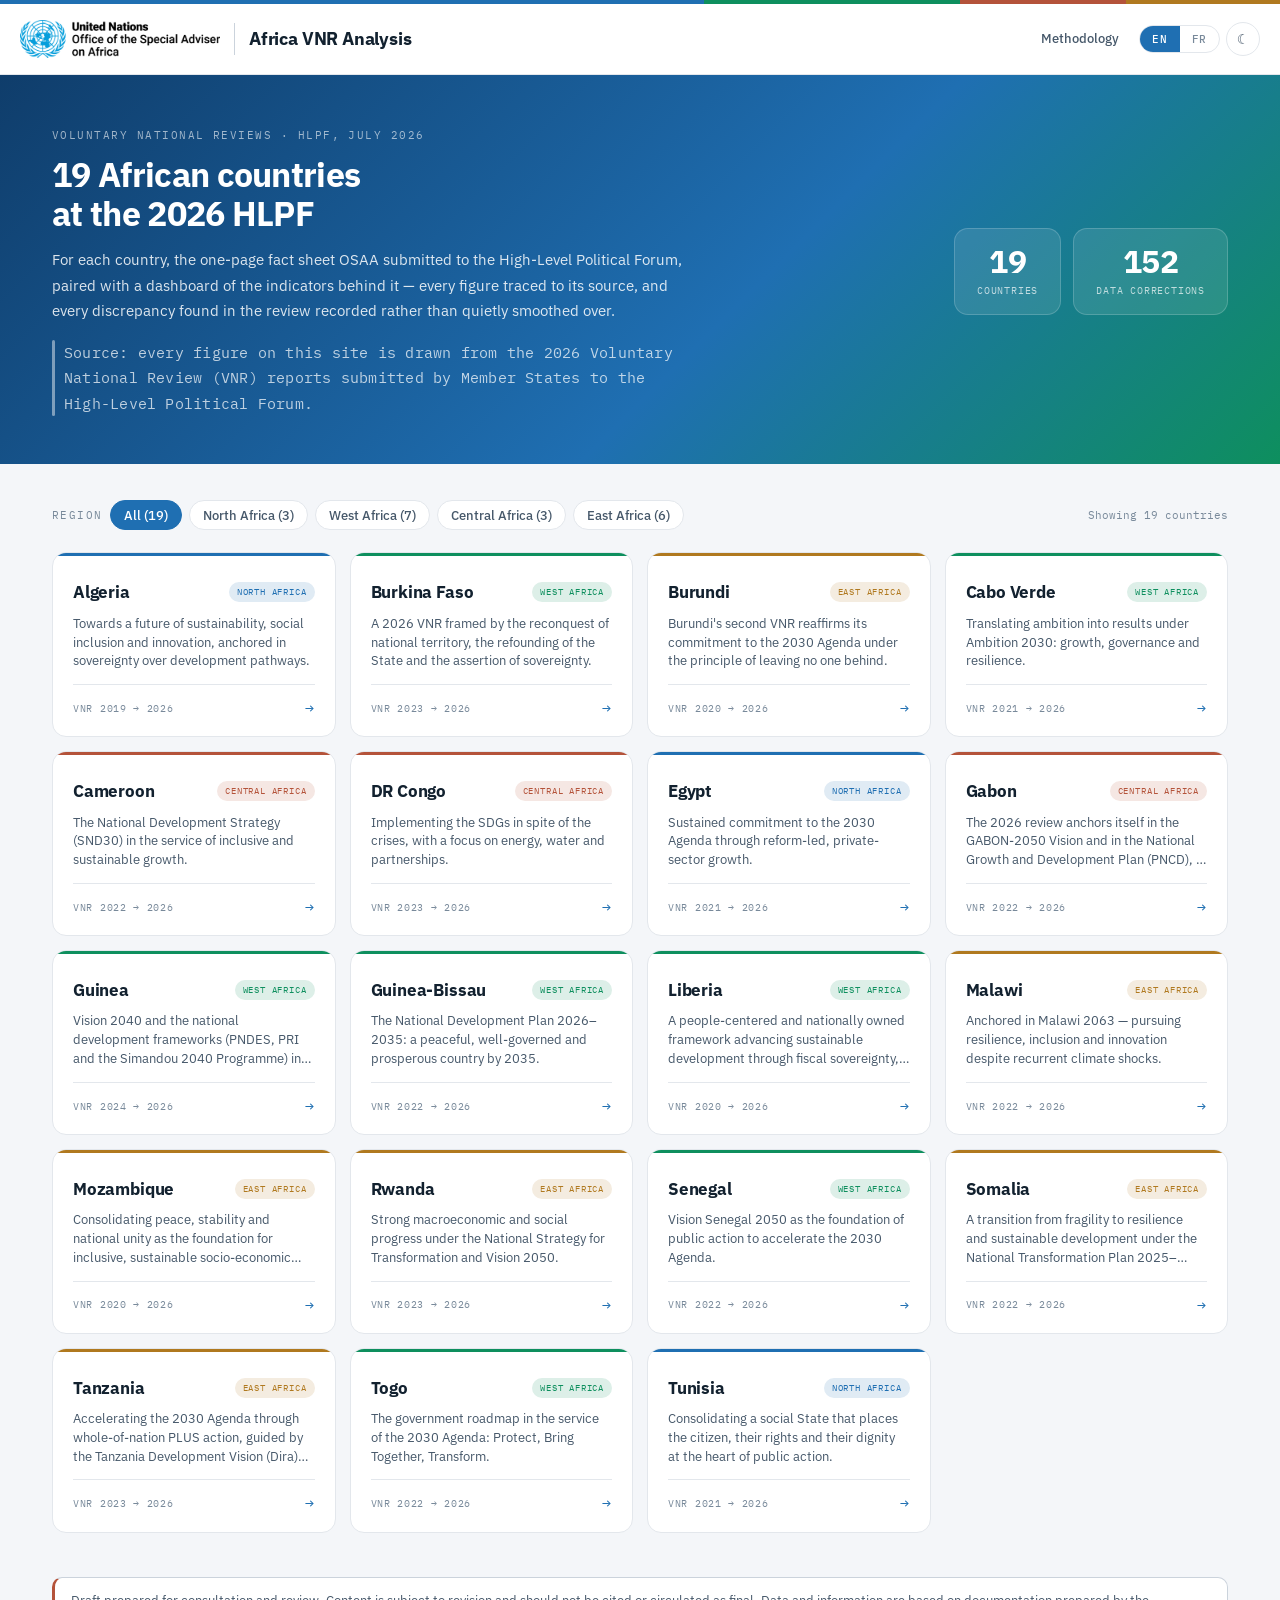
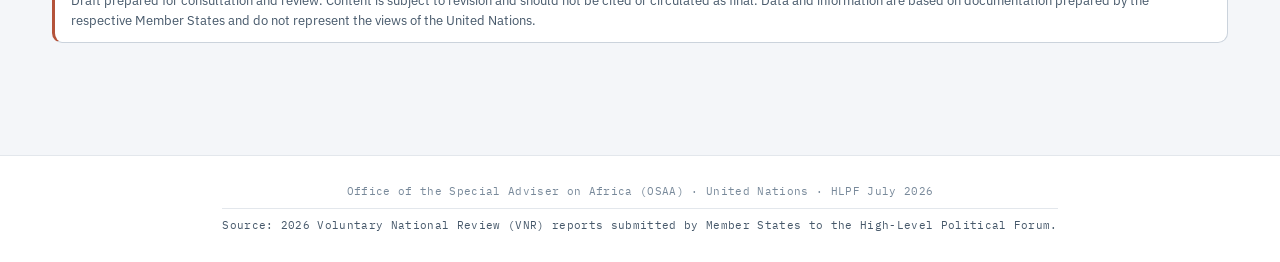
==== commit 01bb947b: "Correct the FAQ against the Statistical Annex, and state the source everywhere The VNR reports' chap" ====
--- a/index.html
+++ b/index.html
@@ -78,7 +78,10 @@
 </main>
 
 <footer class="site">
-  <div class="wrap" data-i18n="footer"></div>
+  <div class="wrap">
+    <div data-i18n="footer"></div>
+    <div class="footer-src" data-i18n="prov_footer"></div>
+  </div>
 </footer>
 
 <script src="assets/js/core.js"></script>
--- a/assets/css/site.css
+++ b/assets/css/site.css
@@ -818,6 +818,27 @@
   padding: 12px 15px;
 }
 .faq-evidence { font-size: 13px; line-height: 1.75; color: var(--ink-2); }
+
+/* A correction: this figure departs from the OSAA workbook, and here is why.
+   Deliberately conspicuous — the site's whole premise is that a discrepancy is
+   published rather than quietly smoothed over. */
+.faq-correction {
+  margin-top: 10px;
+  border: 1px solid var(--line-strong);
+  border-left: 3px solid var(--warning);
+  border-radius: 0 8px 8px 0;
+  padding: 10px 13px;
+  background: var(--surface-2);
+}
+.faq-correction-label {
+  font-family: var(--mono); font-size: 9.5px; font-weight: 600;
+  letter-spacing: .09em; text-transform: uppercase;
+  color: var(--warning); margin-bottom: 5px;
+}
+.faq-correction-text { font-size: 12.5px; line-height: 1.7; color: var(--ink-2); }
+@supports (background: color-mix(in srgb, red 10%, white)) {
+  .faq-correction { background: color-mix(in srgb, var(--warning) 7%, var(--surface)); }
+}
 
 .faq-policy { list-style: none; display: flex; flex-direction: column; gap: 5px; }
 .faq-policy li {
@@ -983,6 +1004,14 @@
 .hero .provenance { color: rgba(255, 255, 255, .72); }
 .hero .provenance::before { background: rgba(255, 255, 255, .45); }
 
+/* The footer restates it on every page, including pages with no hero. */
+.footer-src {
+  margin-top: 7px; padding-top: 7px;
+  border-top: 1px solid var(--line);
+  display: inline-block;
+  color: var(--ink-2);
+}
+
 /* ── Footer ── */
 footer.site {
   background: var(--surface); border-top: 1px solid var(--line);
@@ -1069,8 +1098,18 @@
   .faq-bar, .faq-copy, .faq-caret, .faq-count { display: none !important; }
   .faq-body { grid-template-rows: 1fr !important; }
   .faq-body-inner { overflow: visible !important; }
-  .faq-item, .faq-ref-row, .faq-group-head { break-inside: avoid; }
+  .faq-item, .faq-ref-row, .faq-group-head, .faq-correction { break-inside: avoid; }
   .faq-item { border-color: #ccc; box-shadow: none; }
+
+  /* A printed page that has left the website still has to say where its
+     numbers came from — that is the whole point of the provenance line, and a
+     print-out is exactly the artefact that gets handed round a room. The site
+     footer is hidden above, so the source line is re-shown on its own. */
+  .provenance { color: #333 !important; break-inside: avoid; }
+  .provenance::before { background: #666 !important; }
+  footer.site { display: block !important; border: 0; padding: 12px 0 0; }
+  footer.site [data-i18n="footer"] { display: none; }
+  .footer-src { color: #333 !important; border-top: 1px solid #ccc; }
 }
 
 /* ============================================================
@@ -1104,6 +1143,9 @@
   display: grid; grid-template-columns: repeat(auto-fit, minmax(190px, 1fr));
   gap: 12px; margin-bottom: 16px;
 }
+/* Both countries carry 6 tiles; auto-fit packs 5 across and leaves an orphan.
+   A 3-up grid divides 6 evenly and gives each tile room for its subtitle. */
+@media (min-width: 980px) { .metric-tiles { grid-template-columns: repeat(3, 1fr); } }
 .metric-tile {
   text-align: left; background: var(--surface);
   border: 1px solid var(--line); border-top: 3px solid var(--sdg, var(--s1));
